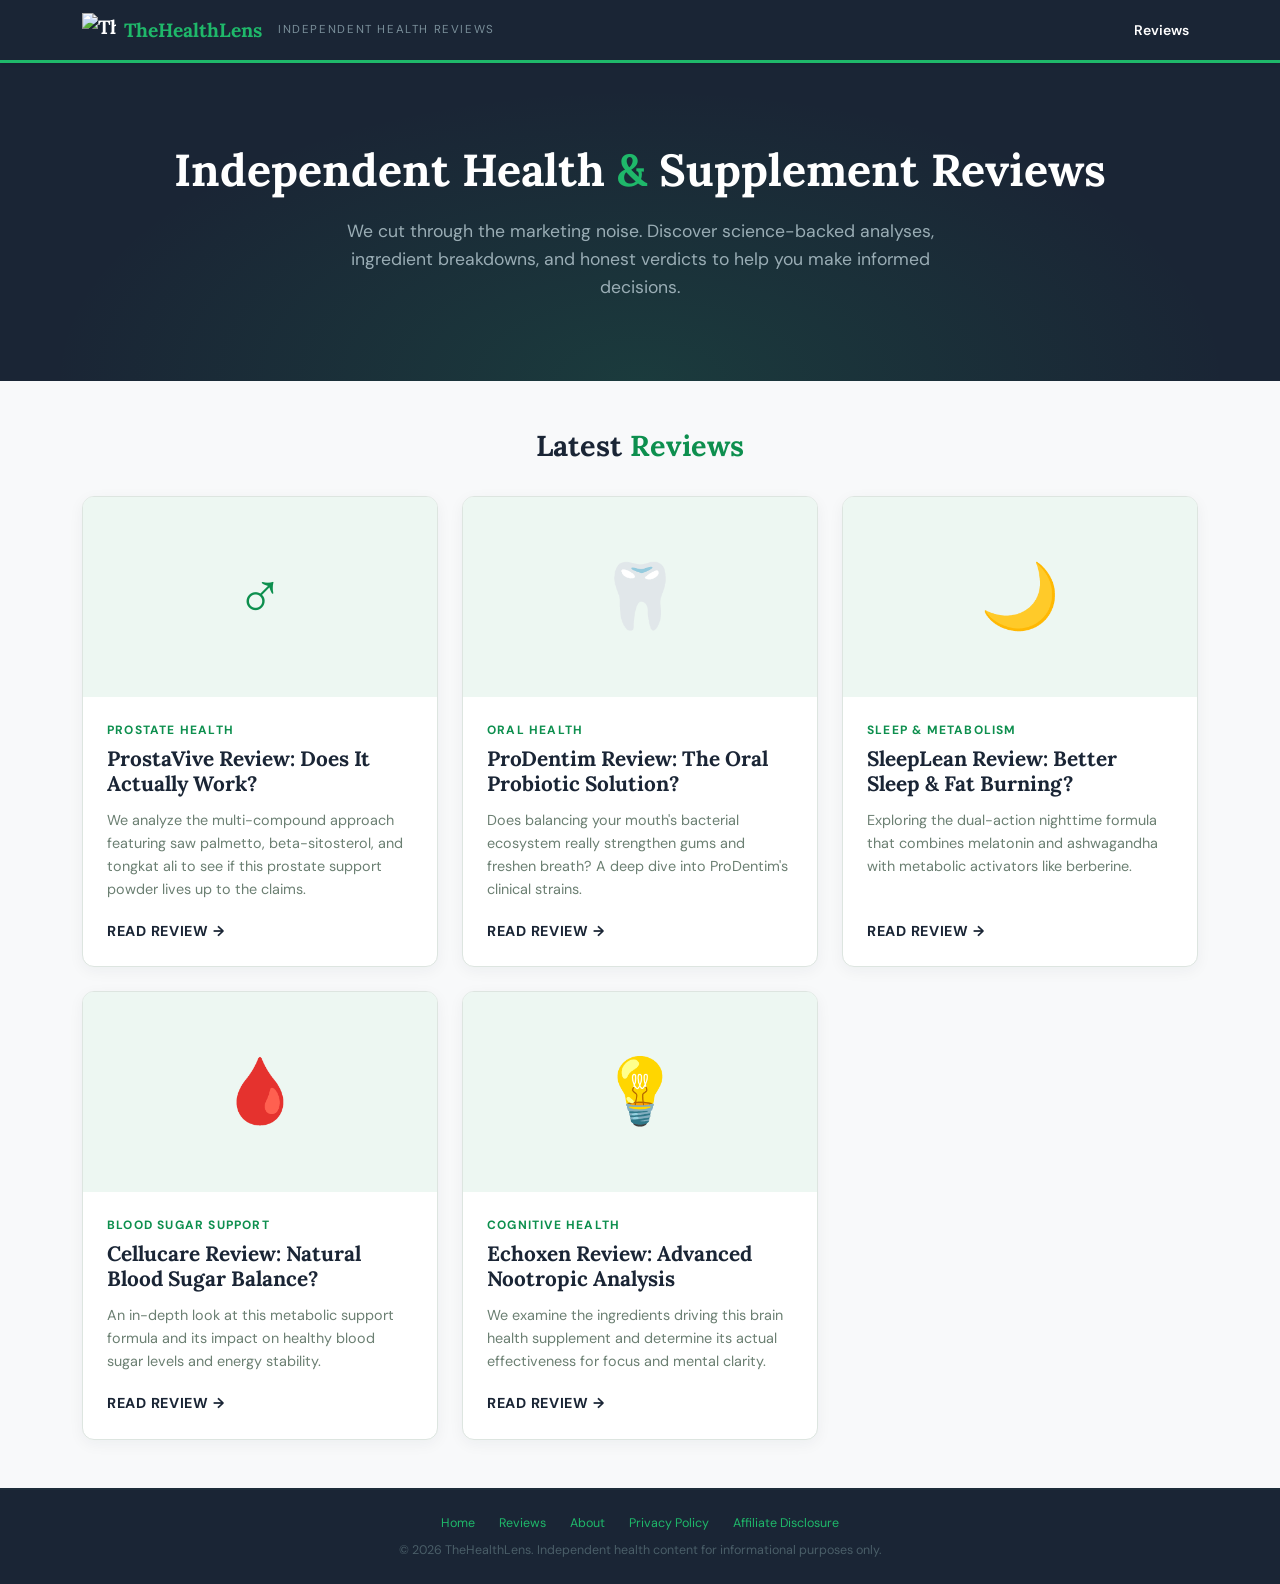
==== site/index.html @ 56985225 "Add index.html homepage for vercel deployment" ====
<!DOCTYPE html>
<html lang="en-US">
<head>
<meta charset="UTF-8" />
<meta name="viewport" content="width=device-width, initial-scale=1" />

<title>TheHealthLens - Independent Health & Supplement Reviews</title>
<meta name="description" content="Discover in-depth, independent reviews of top health supplements and products. We analyze the ingredients, evidence, and real user results." />
<meta name="robots" content="index, follow, max-image-preview:large" />
<link rel="canonical" href="https://thehealthlens.com/" />
<meta property="og:type" content="website" />
<meta property="og:title" content="TheHealthLens - Independent Health & Supplement Reviews" />
<meta property="og:description" content="Discover in-depth, independent reviews of top health supplements and products." />
<meta property="og:site_name" content="TheHealthLens" />

<link href="https://fonts.googleapis.com/css2?family=Lora:ital,wght@0,400;0,600;0,700;1,400&family=DM+Sans:wght@300;400;500;600&display=swap" rel="stylesheet" />
<link href="https://cdn.jsdelivr.net/npm/bootstrap@5.3.0/dist/css/bootstrap.min.css" rel="stylesheet" />

<style>
  :root {
    --navy:    #1a2535;
    --emerald: #1FB86A;
    --emerald-dark: #0d8f4e;
    --off-white: #f0f4f1;
  }

  body { font-family: 'DM Sans', sans-serif; background: #f8f9fa; }

  /* Navbar */
  .site-nav { background: var(--navy) !important; border-bottom: 3px solid var(--emerald); }
  .site-nav .navbar-brand { font-family: 'Lora', serif; font-weight: 700; color: #fff !important; font-size: 1.2rem; }
  .site-nav .navbar-brand span { color: var(--emerald); }
  .site-nav .nav-label { font-size: 0.72rem; letter-spacing: 0.14em; text-transform: uppercase; color: #7a8f9a; }

  /* Hero Section */
  .hero-section {
    background: var(--navy);
    color: #fff;
    padding: 80px 0;
    text-align: center;
    position: relative;
    overflow: hidden;
  }
  .hero-section::before {
    content: '';
    position: absolute;
    inset: 0;
    background: radial-gradient(ellipse at 50% 100%, rgba(31,184,106,.15) 0%, transparent 65%);
    pointer-events: none;
  }
  .hero-title {
    font-family: 'Lora', serif;
    font-weight: 800;
    font-size: 2.8rem;
    margin-bottom: 20px;
  }
  .hero-title span { color: var(--emerald); }
  .hero-subtitle {
    font-size: 1.1rem;
    color: #9aadb5;
    max-width: 600px;
    margin: 0 auto;
    line-height: 1.6;
  }

  /* Section title */
  .section-title { font-family: 'Lora', serif; font-weight: 800; color: var(--navy); font-size: 1.8rem; margin: 3rem 0 2rem; text-align: center; }
  .section-title .accent { color: var(--emerald-dark); }

  /* Cards */
  .review-card {
    border: 1.5px solid #dde5e0;
    border-radius: 12px;
    box-shadow: 0 4px 15px rgba(26,37,53,.05);
    background: #fff;
    transition: transform .2s, box-shadow .2s, border-color .2s;
    height: 100%;
    display: flex;
    flex-direction: column;
    text-decoration: none;
    color: inherit;
  }
  .review-card:hover {
    transform: translateY(-5px);
    box-shadow: 0 8px 25px rgba(26,37,53,.1);
    border-color: var(--emerald);
    color: inherit;
  }
  .review-card-img {
    height: 200px;
    background: #edf7f2;
    border-radius: 10px 10px 0 0;
    display: flex;
    align-items: center;
    justify-content: center;
    font-size: 4rem;
    color: var(--emerald-dark);
  }
  .review-card-body {
    padding: 24px;
    flex-grow: 1;
    display: flex;
    flex-direction: column;
  }
  .review-category {
    font-size: 0.75rem;
    font-weight: 700;
    text-transform: uppercase;
    letter-spacing: 0.1em;
    color: var(--emerald-dark);
    margin-bottom: 8px;
  }
  .review-title {
    font-family: 'Lora', serif;
    font-weight: 700;
    font-size: 1.3rem;
    color: var(--navy);
    margin-bottom: 12px;
  }
  .review-excerpt {
    font-size: 0.9rem;
    color: #6b7f72;
    line-height: 1.6;
    margin-bottom: 20px;
    flex-grow: 1;
  }
  .read-more {
    font-weight: 700;
    font-size: 0.9rem;
    color: var(--navy);
    text-transform: uppercase;
    letter-spacing: 0.05em;
    display: flex;
    align-items: center;
    gap: 5px;
    transition: color .2s;
  }
  .review-card:hover .read-more {
    color: var(--emerald-dark);
  }

  /* Footer */
  footer { background: var(--navy); color: #4a5e68; font-size: 0.78rem; border-top: 2px solid #1e2d3a; }
  footer a { color: var(--emerald); text-decoration: none; }
</style>
</head>
<body>

<!-- Navbar -->
<nav class="navbar navbar-expand-lg site-nav sticky-top shadow-sm">
  <div class="container">
    <a class="navbar-brand d-flex align-items-center gap-2" href="/">
      <img src="assets/brand/logo.png" alt="TheHealthLens" width="34" height="34" style="object-fit:contain;" />
      <span>The<span>Health</span>Lens</span>
    </a>
    <span class="nav-label d-none d-md-block">Independent Health Reviews</span>
    <div class="ms-auto">
        <a href="#latest-reviews" class="btn btn-sm" style="color: #fff; font-weight: 600;">Reviews</a>
    </div>
  </div>
</nav>

<!-- Hero Section -->
<header class="hero-section">
  <div class="container position-relative z-1">
    <h1 class="hero-title">Independent Health <span>&amp;</span> Supplement Reviews</h1>
    <p class="hero-subtitle">We cut through the marketing noise. Discover science-backed analyses, ingredient breakdowns, and honest verdicts to help you make informed decisions.</p>
  </div>
</header>

<main class="container my-5" id="latest-reviews">
  <h2 class="section-title">Latest <span class="accent">Reviews</span></h2>
  
  <div class="row row-cols-1 row-cols-md-2 row-cols-lg-3 g-4 mb-5">
    
    <!-- ProstaVive -->
    <div class="col">
      <a href="/prostavive-review.html" class="review-card">
        <div class="review-card-img">♂️</div>
        <div class="review-card-body">
          <div class="review-category">Prostate Health</div>
          <h3 class="review-title">ProstaVive Review: Does It Actually Work?</h3>
          <p class="review-excerpt">We analyze the multi-compound approach featuring saw palmetto, beta-sitosterol, and tongkat ali to see if this prostate support powder lives up to the claims.</p>
          <div class="read-more">Read Review →</div>
        </div>
      </a>
    </div>

    <!-- ProDentim -->
    <div class="col">
      <a href="/prodentim-review.html" class="review-card">
        <div class="review-card-img">🦷</div>
        <div class="review-card-body">
          <div class="review-category">Oral Health</div>
          <h3 class="review-title">ProDentim Review: The Oral Probiotic Solution?</h3>
          <p class="review-excerpt">Does balancing your mouth's bacterial ecosystem really strengthen gums and freshen breath? A deep dive into ProDentim's clinical strains.</p>
          <div class="read-more">Read Review →</div>
        </div>
      </a>
    </div>

    <!-- SleepLean -->
    <div class="col">
      <a href="/sleeplean-review.html" class="review-card">
        <div class="review-card-img">🌙</div>
        <div class="review-card-body">
          <div class="review-category">Sleep & Metabolism</div>
          <h3 class="review-title">SleepLean Review: Better Sleep & Fat Burning?</h3>
          <p class="review-excerpt">Exploring the dual-action nighttime formula that combines melatonin and ashwagandha with metabolic activators like berberine.</p>
          <div class="read-more">Read Review →</div>
        </div>
      </a>
    </div>

    <!-- Cellucare -->
    <div class="col">
      <a href="/cellucare-review.html" class="review-card">
        <div class="review-card-img">🩸</div>
        <div class="review-card-body">
          <div class="review-category">Blood Sugar Support</div>
          <h3 class="review-title">Cellucare Review: Natural Blood Sugar Balance?</h3>
          <p class="review-excerpt">An in-depth look at this metabolic support formula and its impact on healthy blood sugar levels and energy stability.</p>
          <div class="read-more">Read Review →</div>
        </div>
      </a>
    </div>

    <!-- Echoxen -->
    <div class="col">
      <a href="/echoxen-review.html" class="review-card">
        <div class="review-card-img">💡</div>
        <div class="review-card-body">
          <div class="review-category">Cognitive Health</div>
          <h3 class="review-title">Echoxen Review: Advanced Nootropic Analysis</h3>
          <p class="review-excerpt">We examine the ingredients driving this brain health supplement and determine its actual effectiveness for focus and mental clarity.</p>
          <div class="read-more">Read Review →</div>
        </div>
      </a>
    </div>

  </div>

</main>

<!-- FOOTER -->
<footer class="py-4 text-center mt-auto">
  <div class="container">
    <div class="d-flex justify-content-center gap-4 flex-wrap mb-2">
      <a href="/">Home</a>
      <a href="/#latest-reviews">Reviews</a>
      <a href="#">About</a>
      <a href="#">Privacy Policy</a>
      <a href="#">Affiliate Disclosure</a>
    </div>
    <p class="mb-0">&copy; 2026 TheHealthLens. Independent health content for informational purposes only.</p>
  </div>
</footer>

</body>
</html>
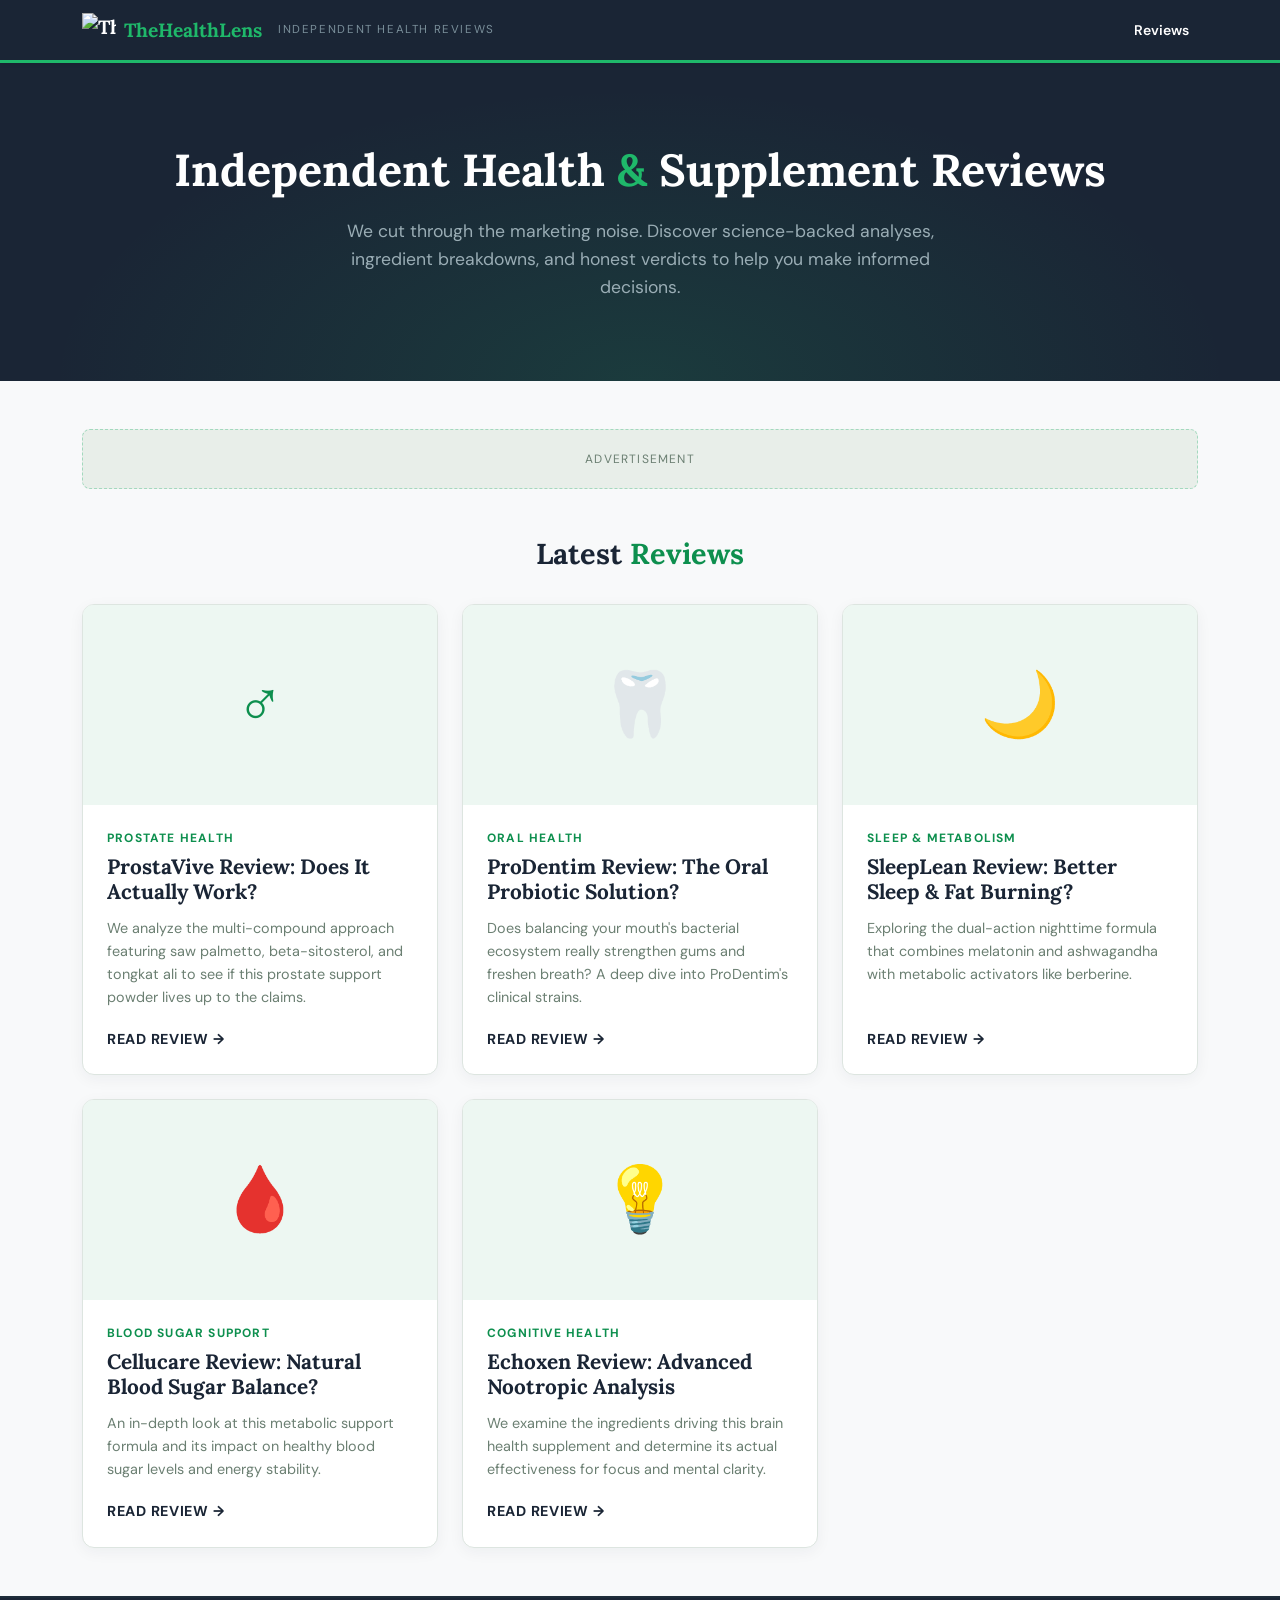
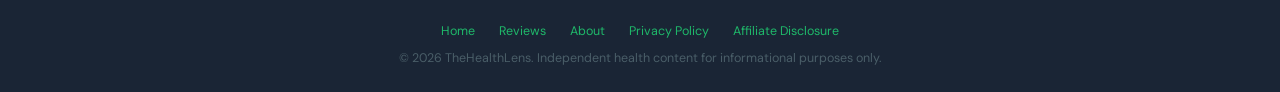
==== commit a79bb9f8: "fix: update all affiliate links to ClickBank + add ad slots to all review pages" ====
--- a/site/index.html
+++ b/site/index.html
@@ -169,6 +169,12 @@
 </header>
 
 <main class="container my-5" id="latest-reviews">
+  <!-- AD SLOT: Homepage Top -->
+  <div class="ad-slot-container mb-5 text-center" style="background:#e8eee9; border: 1px dashed #a3d9be; border-radius: 8px; padding: 20px; color: #6b7f72; font-size: 0.75rem; text-transform: uppercase; letter-spacing: 0.1em;">
+    <!-- COLE O SCRIPT DO BANNER AQUI -->
+    Advertisement
+  </div>
+
   <h2 class="section-title">Latest <span class="accent">Reviews</span></h2>
   
   <div class="row row-cols-1 row-cols-md-2 row-cols-lg-3 g-4 mb-5">
@@ -257,4 +263,4 @@
 </footer>
 
 </body>
-</html>+</html>
